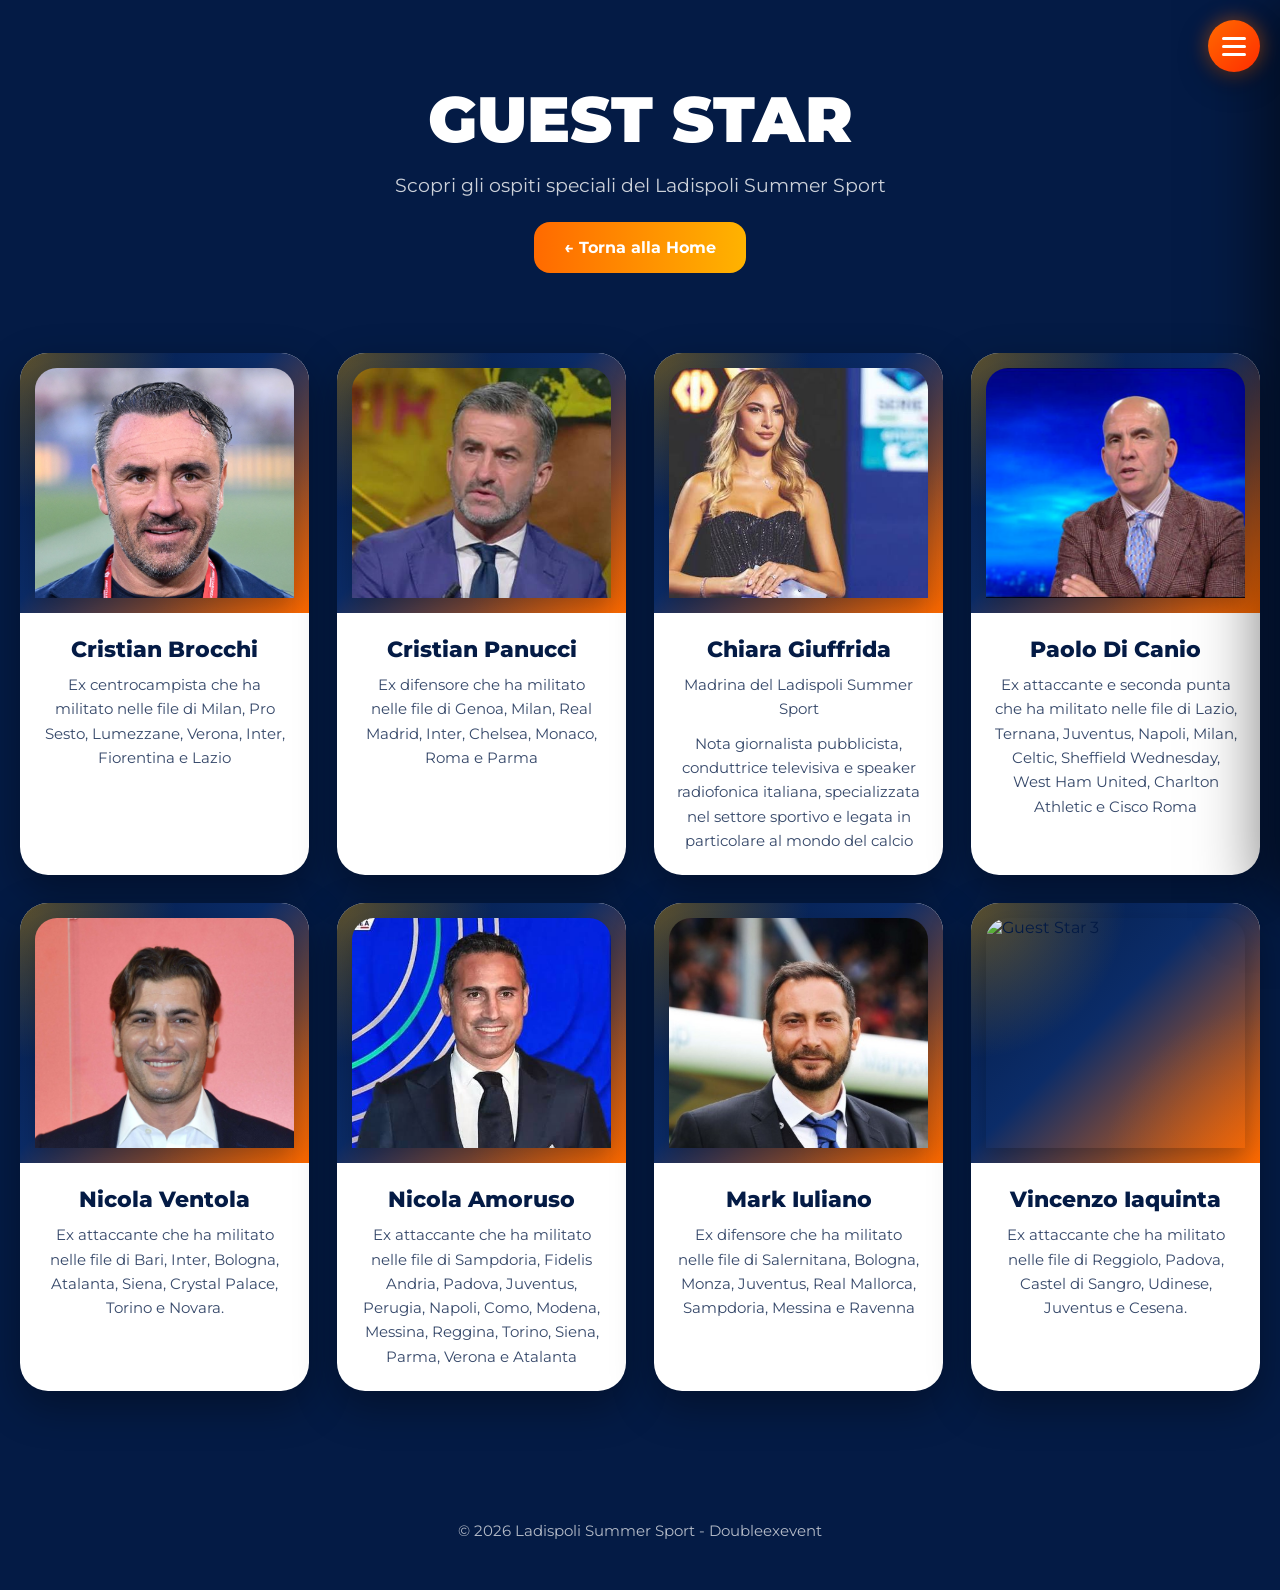
==== gueststar.html @ a8b717be "Add files via upload" ====
<!DOCTYPE html>
<html lang="it">

<head>
  <meta charset="UTF-8" />
  <meta name="viewport" content="width=device-width, initial-scale=1.0"/>

  <title>Guest Star - Ladispoli Summer Sport</title>

  <link rel="preconnect" href="https://fonts.googleapis.com">

  <link href="https://fonts.googleapis.com/css2?family=Montserrat:wght@300;400;600;700;800&display=swap" rel="stylesheet">

  <!-- Stile del menu laterale, condiviso da tutte le pagine del sito -->
  <link rel="stylesheet" href="menu.css">

  <style>

    *{
      margin:0;
      padding:0;
      box-sizing:border-box;
    }

    body{
      font-family:'Montserrat',sans-serif;
      background:#041b45;
      color:white;
      overflow-x:hidden;
    }

    /* HEADER */

    .header{
      padding:80px 20px 40px;
      text-align:center;
    }

    .header h1{
      font-size:4rem;
      font-weight:900;
      text-transform:uppercase;
    }

    .header p{
      margin-top:15px;
      font-size:1.2rem;
      opacity:.8;
    }

    .back-home{
      display:inline-block;

      margin-top:25px;

      background:linear-gradient(90deg,#ff6a00,#ffb300);

      color:white;
      text-decoration:none;

      padding:16px 30px;

      border-radius:16px;

      font-weight:700;

      transition:.3s;
    }

    .back-home:hover{
      transform:translateY(-3px);
      opacity:.95;
    }

    /* GRID GUEST */

    .guest-container{

      width:100%;
      max-width:1400px;

      margin:auto;

      display:grid;

      grid-template-columns:
      repeat(auto-fit,minmax(250px,1fr));

      gap:28px;

      padding:40px 20px 80px;
    }

    /* CARD */

   .guest-card{

  background:white;
  color:#041b45;

  border-radius:28px;

  overflow:hidden;

  transition:all .35s ease;

  box-shadow:0 15px 40px rgba(0,0,0,.35);

  position:relative;

  display:flex;
  flex-direction:column;
}

    /* IMMAGINE */

 /* CONTENITORE FOTO */

.guest-image{

  width:100%;

  height:260px;

  display:flex;
  align-items:center;
  justify-content:center;

  overflow:hidden;

  padding:15px;

  position:relative;

  background:
  radial-gradient(circle at top left,
  rgba(255,179,0,.35),
  transparent 40%),

  radial-gradient(circle at bottom right,
  rgba(255,106,0,.35),
  transparent 40%),

  linear-gradient(
  135deg,
  #041b45 0%,
  #0b2c68 45%,
  #ff6a00 100%);
}

.guest-image img{

  width:100%;

  height:100%;

  object-fit:cover;

  object-position:center top;

  display:block;

  border-radius:22px 22px 0 0;

  box-shadow:0 10px 25px rgba(0,0,0,.25);

  transition:transform .4s ease;
}
    /* TESTI */

    .guest-info{
      padding:22px;
      text-align:center;
    }

    .guest-info h2{
      font-size:1.4rem;
      margin-bottom:10px;
      font-weight:800;
    }

    .guest-info p{
      opacity:.8;
      line-height:1.6;
      font-size:.95rem;
    }

    /* Spazio tra frasi/paragrafi separati dentro la stessa card.
       Se una card ha più <p>, questo aggiunge distanza tra loro
       (:not(:last-child) evita spazio in eccesso dopo l'ultimo) */
    .guest-info p:not(:last-child){
      margin-bottom:10px;
    }

    /* Grassetto leggero, non troppo marcato (600 invece del bold pieno a 700) */
    .guest-subtitle{
      font-weight:600;
      opacity:.95;
    }

    /* FOOTER */

    .footer{
      text-align:center;
      padding:50px 20px;
      opacity:.7;
      font-size:.95rem;
    }

    /* RESPONSIVE */

    @media(max-width:768px){

      .header h1{
        font-size:2.7rem;
      }

      .guest-container{
        grid-template-columns:1fr;
      }

    }

  </style>
</head>

<body>

  <!-- HEADER -->

  <div class="header">

    <h1>Guest Star</h1>

    <p>
      Scopri gli ospiti speciali del Ladispoli Summer Sport
    </p>

    <a href="index.html" class="back-home">
      ← Torna alla Home
    </a>

  </div>

  <!-- GUEST -->

  <section class="guest-container">

    <!-- GUEST 1 -->

    <div class="guest-card">

      <div class="guest-image">
        <img src="image/brocchi.jpg"
        alt="Guest Star 1"
        loading="lazy">
      </div>

      <div class="guest-info">
        <h2>Cristian Brocchi</h2>
        <p>
          Ex centrocampista che ha militato nelle file di Milan, Pro Sesto, Lumezzane, Verona, Inter, Fiorentina e Lazio
        </p>
      </div>

    </div>

    <!-- GUEST 2 -->

    <div class="guest-card">

      <div class="guest-image">
        <img src="image/panucci oggi.jpg"
        alt="Guest Star 2"
        loading="lazy">
      </div>

      <div class="guest-info">
        <h2>Cristian Panucci</h2>
        <p>
          Ex difensore che ha militato nelle file di Genoa, Milan, Real Madrid, Inter, Chelsea, Monaco, Roma e Parma
        </p>
      </div>

    </div>

    <!-- GUEST 3 -->

    <div class="guest-card">

      <div class="guest-image">
        <img src="image/giuffrida.jpg"
        alt="Guest Star 3"
        loading="lazy">
      </div>

      <div class="guest-info">
        <h2>Chiara Giuffrida</h2>

        <p>Madrina del Ladispoli Summer Sport</p>

        <p>
          Nota giornalista pubblicista, conduttrice televisiva e
          speaker radiofonica italiana, specializzata nel settore sportivo e legata
          in particolare al mondo del calcio
        </p>
      </div>

    </div>

    <!-- AGGIUNGI QUI ALTRI GUEST -->

    <div class="guest-card">

      <div class="guest-image">
        <img src="image/di canio.jpeg"
        alt="Guest Star 3"
        loading="lazy">
      </div>

      <div class="guest-info">
        <h2>Paolo Di Canio</h2>
        <p>
          Ex attaccante e seconda punta che ha militato nelle file di Lazio,
          Ternana, Juventus, Napoli, Milan, Celtic, Sheffield Wednesday, West Ham United, Charlton Athletic e Cisco Roma
        </p>
      </div>

    </div>

    <div class="guest-card">

      <div class="guest-image">
        <img src="image/ventola.jpg"
        alt="Guest Star 3"
        loading="lazy">
      </div>

      <div class="guest-info">
        <h2>Nicola Ventola</h2>
        <p>
          Ex attaccante che ha militato nelle file di Bari, Inter, Bologna, Atalanta, Siena, Crystal Palace, Torino e Novara.
        </p>
      </div>

    </div>

    <div class="guest-card">

      <div class="guest-image">
        <img src="image/amoruso oggi.jpg"
        alt="Guest Star 3"
        loading="lazy">
      </div>

      <div class="guest-info">
        <h2>Nicola Amoruso</h2>
        <p>
          Ex attaccante che ha militato nelle file di Sampdoria, Fidelis Andria, Padova, Juventus, Perugia, Napoli, Como,
          Modena, Messina, Reggina, Torino, Siena, Parma, Verona e Atalanta
        </p>
      </div>

    </div>

    <div class="guest-card">

      <div class="guest-image">
        <img src="image/marc iuliano oggi2.jpeg"
        alt="Guest Star 3"
        loading="lazy">
      </div>

      <div class="guest-info">
        <h2>Mark Iuliano</h2>
        <p>
          Ex difensore che ha militato nelle file di Salernitana, Bologna, Monza, Juventus, Real Mallorca, Sampdoria, Messina e Ravenna
        </p>
      </div>

    </div>

    <div class="guest-card">

      <div class="guest-image">
        <img src="image/iaquinta5 copia.jpeg"
        alt="Guest Star 3"
        loading="lazy">
      </div>

      <div class="guest-info">
        <h2>Vincenzo Iaquinta</h2>
        <p>
          Ex attaccante che ha militato nelle file di Reggiolo, Padova, Castel di Sangro, Udinese, Juventus e Cesena.
        </p>
      </div>

    </div>

  </section>

  <!-- FOOTER -->

  <div class="footer">
    © 2026 Ladispoli Summer Sport - Doubleexevent
  </div>

  <!-- MENU LATERALE: i titoli e i link delle pagine si modificano in menu-config.js -->
  <script src="menu-config.js" defer></script>
  <script src="menu.js" defer></script>

</body>
</html>
---- menu.css ----
/* =========================================================================
   STILE MENU LATERALE - Ladispoli Summer Sport
   ========================================================================= */

/* Pulsante hamburger, fisso in alto a destra su ogni pagina */
.menu-toggle {
  position: fixed;
  top: 20px;
  right: 20px;
  width: 52px;
  height: 52px;
  border-radius: 50%;
  border: none;
  background: linear-gradient(135deg, #ff6a00, #ff2d00);
  display: flex;
  flex-direction: column;
  align-items: center;
  justify-content: center;
  gap: 5px;
  cursor: pointer;
  z-index: 1000;
  box-shadow:
    0 10px 30px rgba(0, 0, 0, .35),
    0 0 20px rgba(255, 106, 0, .55);
  transition: transform .25s ease, opacity .25s ease;
}

.menu-toggle:hover {
  transform: translateY(-2px);
}

.menu-toggle span {
  width: 24px;
  height: 3px;
  border-radius: 2px;
  background: white;
  transition: transform .3s ease, opacity .3s ease;
}

.menu-toggle.open span:nth-child(1) {
  transform: translateY(8px) rotate(45deg);
}

.menu-toggle.open span:nth-child(2) {
  opacity: 0;
}

.menu-toggle.open span:nth-child(3) {
  transform: translateY(-8px) rotate(-45deg);
}

/* Sfondo scuro dietro al menu quando è aperto */
.menu-overlay {
  position: fixed;
  inset: 0;
  background: rgba(0, 0, 0, .55);
  opacity: 0;
  pointer-events: none;
  transition: opacity .3s ease;
  z-index: 998;
}

.menu-overlay.open {
  opacity: 1;
  pointer-events: auto;
}

/* Pannello laterale */
.side-menu {
  position: fixed;
  top: 0;
  right: 0;
  height: 100vh;
  height: 100dvh;
  width: 300px;
  max-width: 82%;
  background: #041b45;
  border-left: 1px solid rgba(255, 255, 255, .08);
  box-shadow: -20px 0 60px rgba(0, 0, 0, .5);
  transform: translateX(100%);
  transition: transform .35s ease;
  z-index: 999;
  display: flex;
  flex-direction: column;
  font-family: 'Montserrat', sans-serif;
}

.side-menu.open {
  transform: translateX(0);
}

.side-menu-header {
  display: flex;
  align-items: center;
  justify-content: space-between;
  padding: 26px 24px 18px;
  color: white;
  font-weight: 800;
  font-size: 1.15rem;
  text-transform: uppercase;
  letter-spacing: .5px;
  border-bottom: 1px solid rgba(255, 255, 255, .08);
}

.menu-close {
  background: none;
  border: none;
  color: white;
  font-size: 1.9rem;
  line-height: 1;
  cursor: pointer;
  opacity: .7;
  transition: opacity .2s ease;
}

.menu-close:hover {
  opacity: 1;
}

.side-menu ul {
  list-style: none;
  margin: 0;
  padding: 10px 0;
  overflow-y: auto;
}

.side-menu li a {
  display: block;
  padding: 16px 24px;
  color: white;
  text-decoration: none;
  font-weight: 600;
  font-size: 1.05rem;
  opacity: .85;
  border-left: 3px solid transparent;
  transition: background .2s ease, opacity .2s ease, border-color .2s ease;
}

.side-menu li a:hover {
  opacity: 1;
  background: rgba(255, 255, 255, .05);
  border-left-color: #ff6a00;
}

.side-menu li a.active {
  opacity: 1;
  color: #ffb300;
  border-left-color: #ff6a00;
  background: rgba(255, 106, 0, .08);
}

/* MOBILE */
@media (max-width: 768px) {
  .menu-toggle {
    top: 14px;
    right: 14px;
    width: 46px;
    height: 46px;
  }

  .side-menu {
    width: 260px;
  }

  .side-menu-header {
    padding: 22px 20px 14px;
  }

  .side-menu li a {
    padding: 15px 20px;
    font-size: 1rem;
  }
}
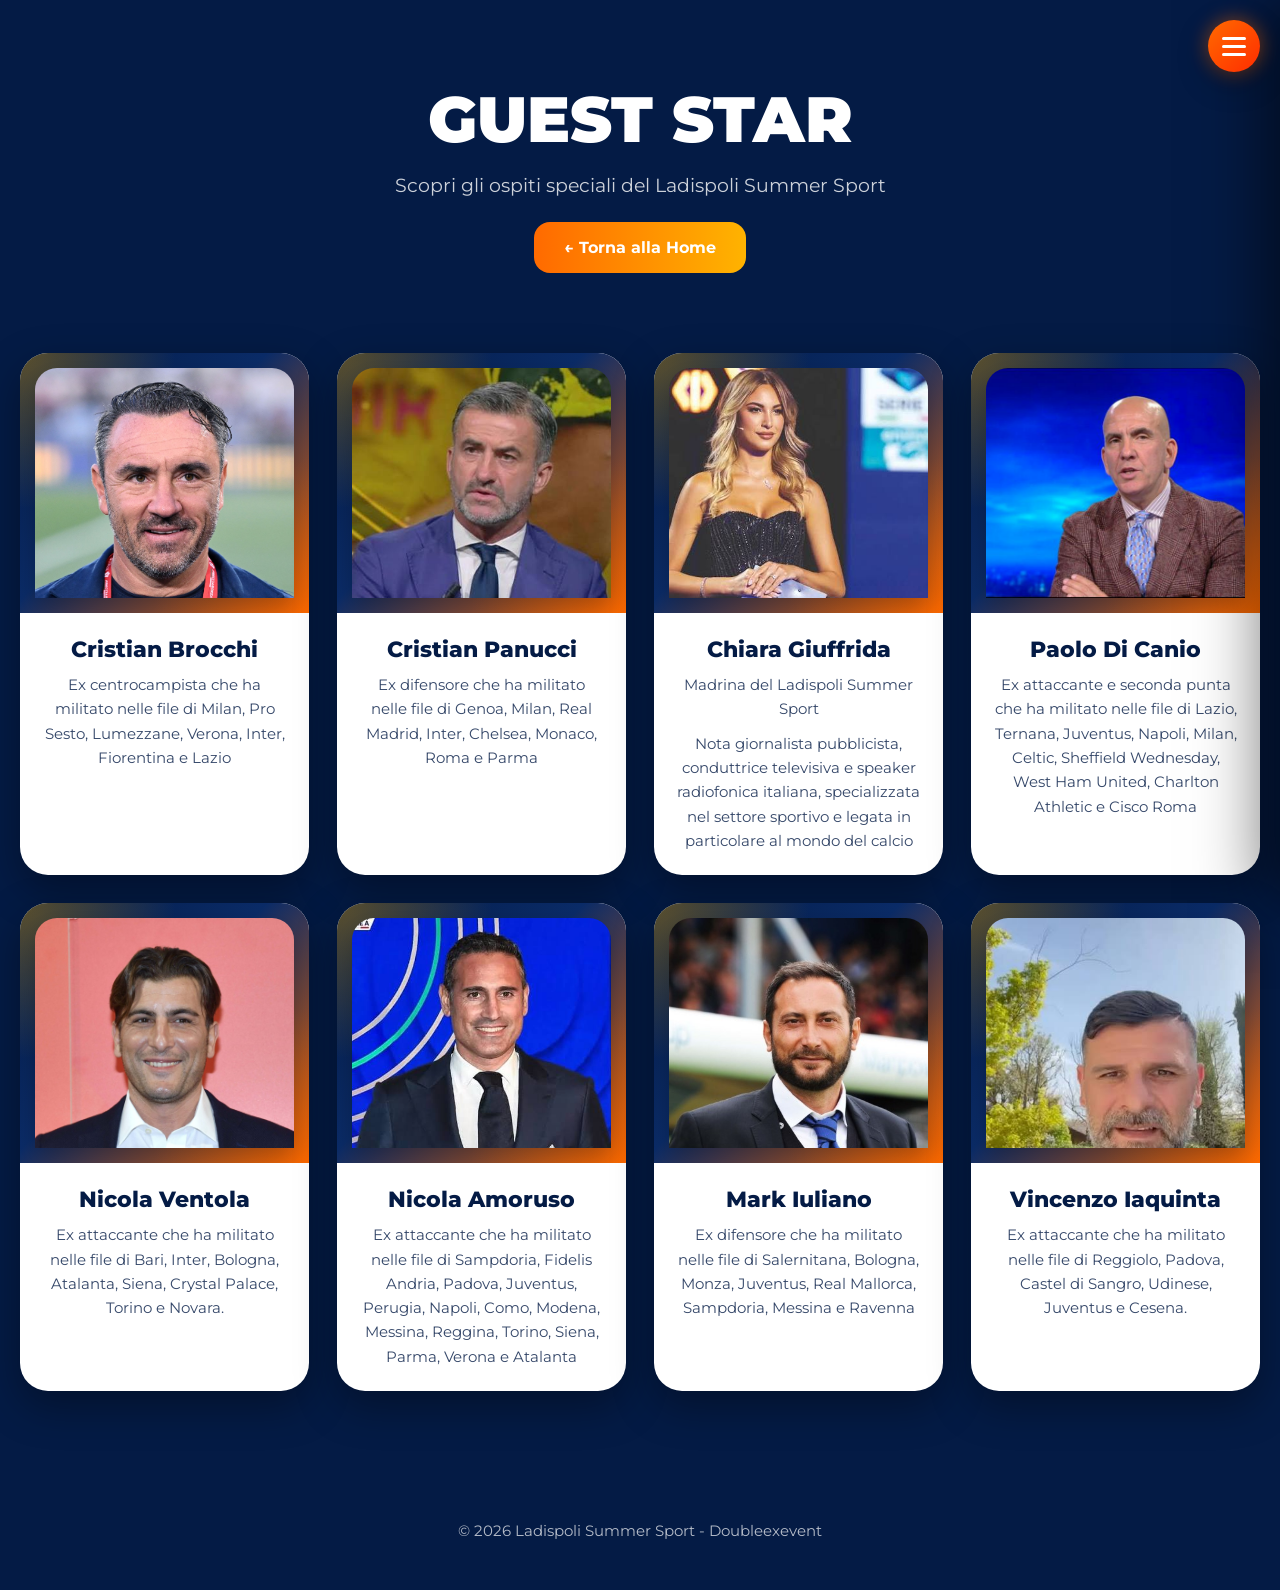
==== commit e532ffd5: "Update gueststar.html" ====
--- a/gueststar.html
+++ b/gueststar.html
@@ -383,7 +383,7 @@
     <div class="guest-card">
 
       <div class="guest-image">
-        <img src="image/iaquinta5 copia.jpeg"
+        <img src="image/iaquinta oggi.jpg"
         alt="Guest Star 3"
         loading="lazy">
       </div>
